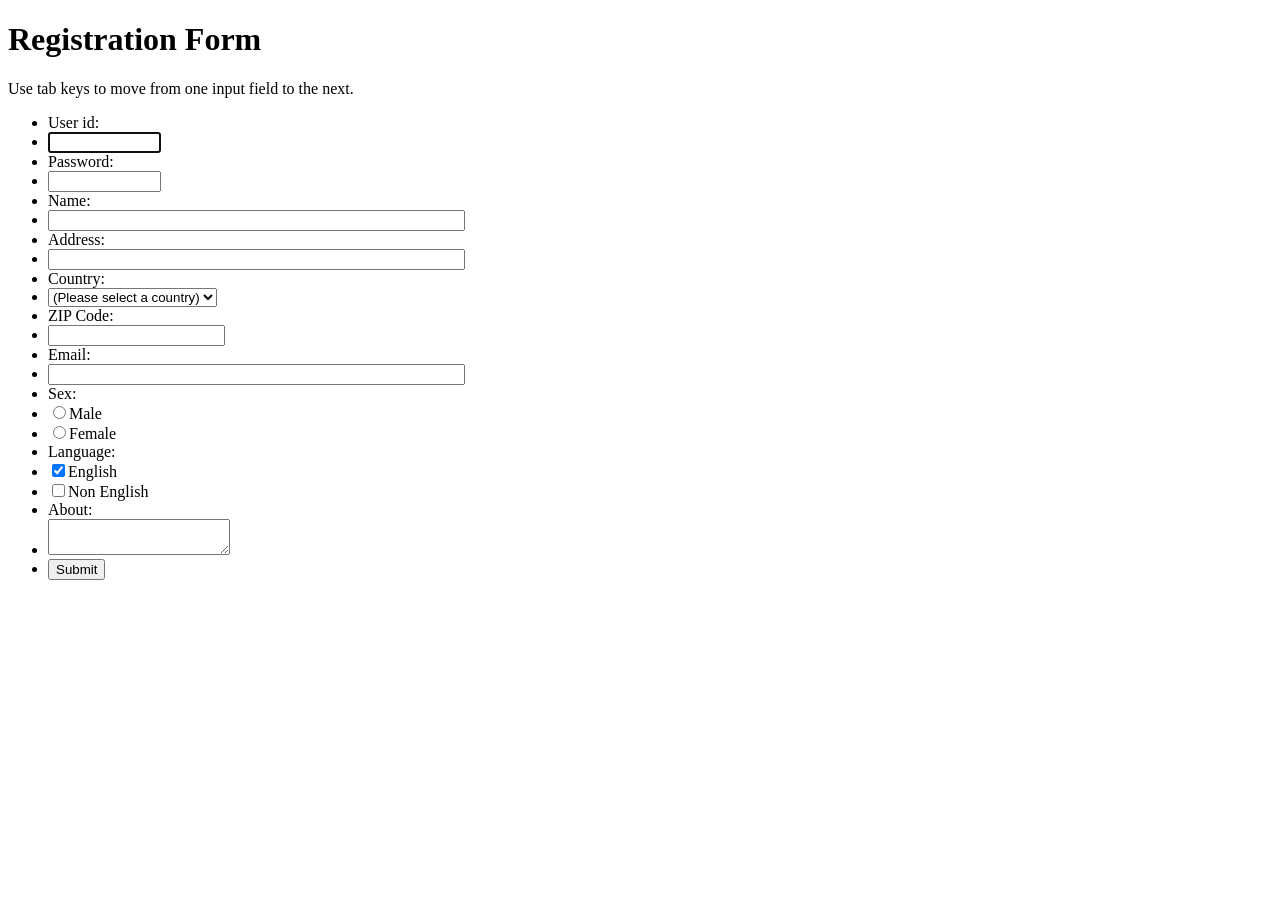
==== hw1/index.html @ 5e30cfc4 "hw1" ====
<!DOCTYPE html>
<html lang="en"><head>
<meta charset="utf-8">
<title>JavaScript Form Validation using a sample registration form</title>
<meta name="keywords" content="example, JavaScript Form Validation, Sample registration form" />
<meta name="description" content="This document is an example of JavaScript Form Validation using a sample registration form. " />
<link rel='stylesheet' href='js-form-validation.css' type='text/css' />
<script src="sample-registration-form-validation.js"></script>
</head>
<body onload="document.registration.userid.focus();">
<h1>Registration Form</h1>
Use tab keys to move from one input field to the next.
<form name='registration' onSubmit="return formValidation();">
<ul>
<li><label for="userid">User id:</label></li>
<li><input type="text" name="userid" size="12" /></li>
<li><label for="passid">Password:</label></li>
<li><input type="password" name="passid" size="12" /></li>
<li><label for="username">Name:</label></li>
<li><input type="text" name="username" size="50" /></li>
<li><label for="address">Address:</label></li>
<li><input type="text" name="address" size="50" /></li>
<li><label for="country">Country:</label></li>
<li><select name="country">
<option selected="" value="Default">(Please select a country)</option>
<option value="AF">Australia</option>
<option value="AL">Canada</option>
<option value="DZ">India</option>
<option value="AS">Russia</option>
<option value="AD">USA</option>
</select></li>
<li><label for="zip">ZIP Code:</label></li>
<li><input type="text" name="zip" /></li>
<li><label for="email">Email:</label></li>
<li><input type="text" name="email" size="50" /></li>
<li><label id="gender">Sex:</label></li>
<li><input type="radio" name="msex" value="Male" /><span>Male</span></li>
<li><input type="radio" name="fsex" value="Female" /><span>Female</span></li>
<li><label>Language:</label></li>
<li><input type="checkbox" name="en" value="en" checked /><span>English</span></li>
<li><input type="checkbox" name="nonen" value="noen" /><span>Non English</span></li>
<li><label for="desc">About:</label></li>
<li><textarea name="desc" id="desc"></textarea></li>
<li><input type="submit" name="submit" value="Submit" /></li>
</ul>
</form>
</body>
</html>
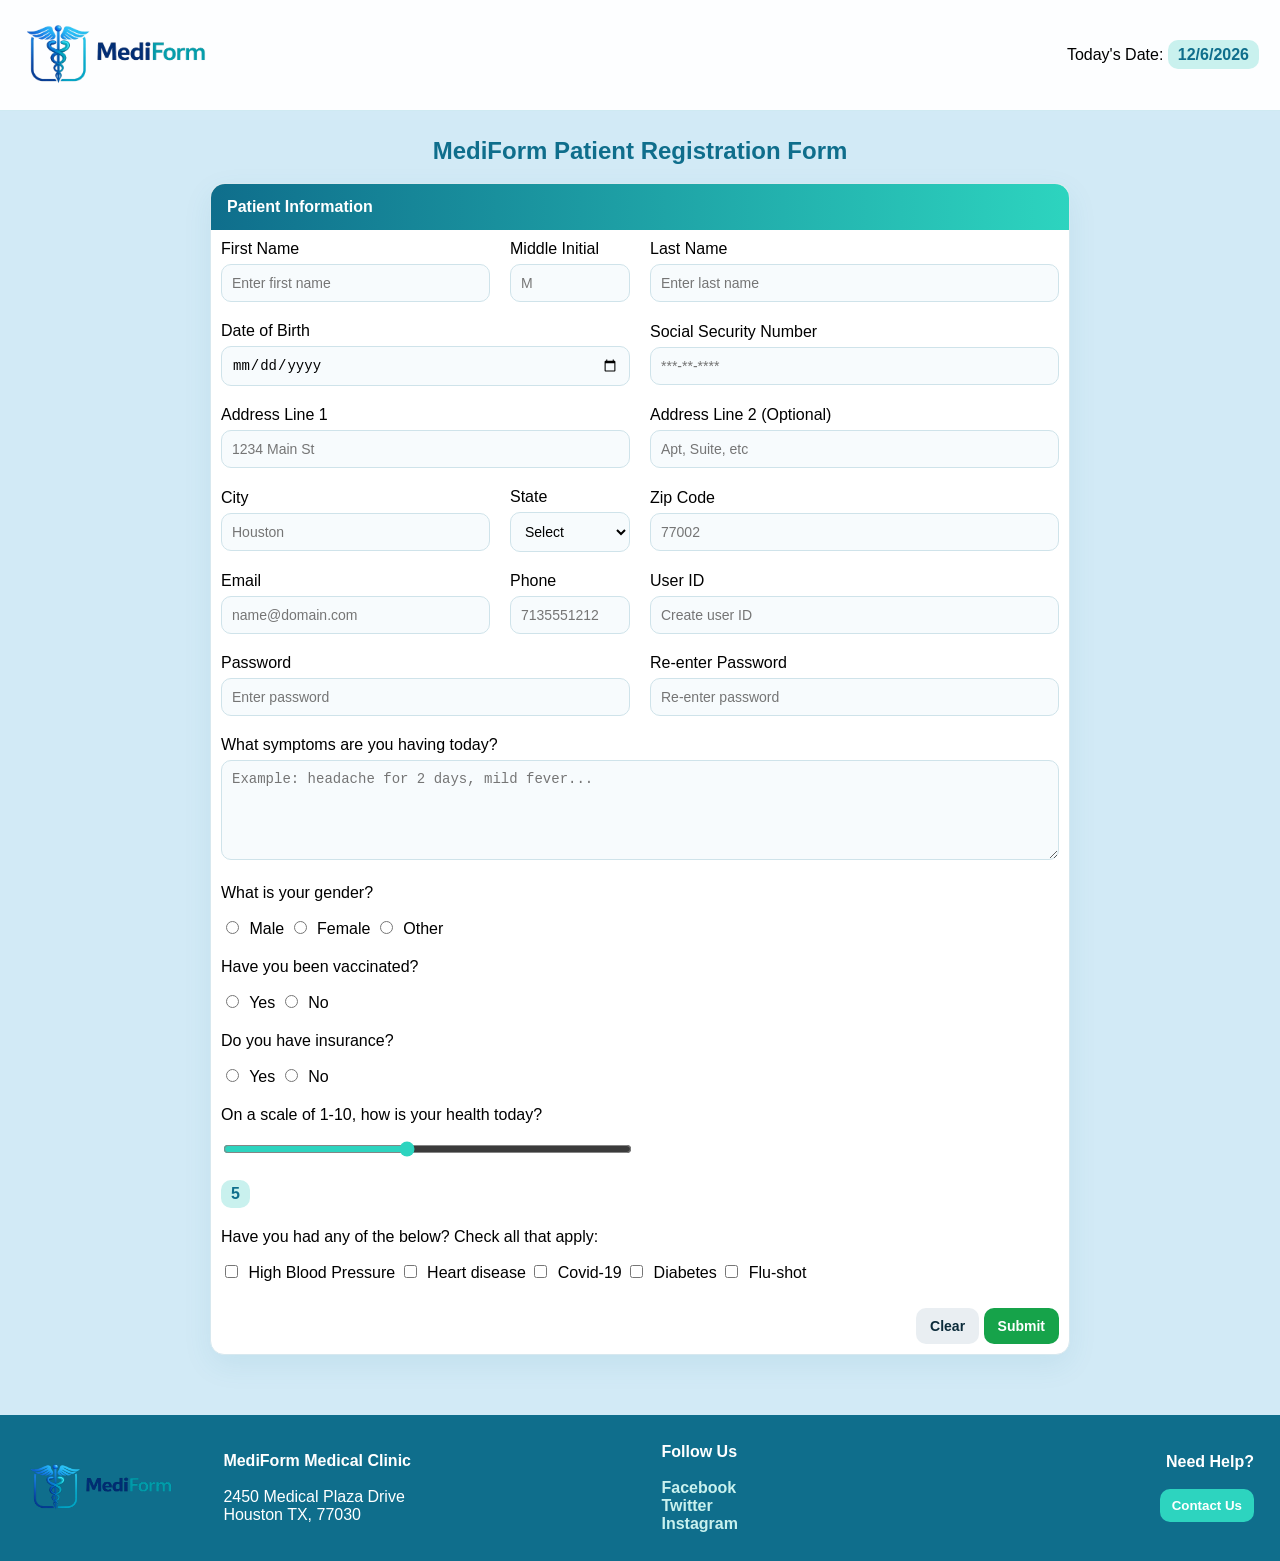
==== commit ef5e9b98: "hw1 update" ====
--- a/hw1/index.html
+++ b/hw1/index.html
@@ -1,48 +1,394 @@
-<!DOCTYPE html>
-<html lang="en"><head>
-<meta charset="utf-8">
-<title>JavaScript Form Validation using a sample registration form</title>
-<meta name="keywords" content="example, JavaScript Form Validation, Sample registration form" />
-<meta name="description" content="This document is an example of JavaScript Form Validation using a sample registration form. " />
-<link rel='stylesheet' href='js-form-validation.css' type='text/css' />
-<script src="sample-registration-form-validation.js"></script>
-</head>
-<body onload="document.registration.userid.focus();">
-<h1>Registration Form</h1>
-Use tab keys to move from one input field to the next.
-<form name='registration' onSubmit="return formValidation();">
-<ul>
-<li><label for="userid">User id:</label></li>
-<li><input type="text" name="userid" size="12" /></li>
-<li><label for="passid">Password:</label></li>
-<li><input type="password" name="passid" size="12" /></li>
-<li><label for="username">Name:</label></li>
-<li><input type="text" name="username" size="50" /></li>
-<li><label for="address">Address:</label></li>
-<li><input type="text" name="address" size="50" /></li>
-<li><label for="country">Country:</label></li>
-<li><select name="country">
-<option selected="" value="Default">(Please select a country)</option>
-<option value="AF">Australia</option>
-<option value="AL">Canada</option>
-<option value="DZ">India</option>
-<option value="AS">Russia</option>
-<option value="AD">USA</option>
-</select></li>
-<li><label for="zip">ZIP Code:</label></li>
-<li><input type="text" name="zip" /></li>
-<li><label for="email">Email:</label></li>
-<li><input type="text" name="email" size="50" /></li>
-<li><label id="gender">Sex:</label></li>
-<li><input type="radio" name="msex" value="Male" /><span>Male</span></li>
-<li><input type="radio" name="fsex" value="Female" /><span>Female</span></li>
-<li><label>Language:</label></li>
-<li><input type="checkbox" name="en" value="en" checked /><span>English</span></li>
-<li><input type="checkbox" name="nonen" value="noen" /><span>Non English</span></li>
-<li><label for="desc">About:</label></li>
-<li><textarea name="desc" id="desc"></textarea></li>
-<li><input type="submit" name="submit" value="Submit" /></li>
-</ul>
-</form>
-</body>
+<!doctype html>
+<!--
+    Name: Nikki Safarova
+    File: index.html
+    Date Created: 2026-02-21
+    Date Updated: 2026-02-24
+    Purpose: MIS 7375 Homework 1 - MediForm Patient Registration Form HTML
+-->
+
+<html lang="en">
+  <head>
+    <meta charset="utf-8" />
+    <title>MediForm Patient Registration</title>
+
+    <!-- External CSS -->
+    <link rel="stylesheet" href="style.css" />
+  </head>
+
+  <body>
+    <!-- HEADER SECTION -->
+    <div id="header">
+      <table width="100%">
+        <tr>
+          <td><img src="logo.png" alt="MediForm Logo" width="150" /></td>
+          <td align="right">
+            Today's Date: <span id="today">MM/DD/YYYY</span>
+          </td>
+        </tr>
+      </table>
+    </div>
+
+    <!-- BODY SECTION -->
+    <div id="body">
+      <h2>MediForm Patient Registration Form</h2>
+
+      <form action="thankyou.html">
+        <center>
+          <table width="800" cellpadding="10">
+            <tr>
+              <th colspan="3">Patient Information</th>
+            </tr>
+
+            <!-- NAME -->
+            <tr>
+              <td>
+                First Name<br />
+                <input
+                  type="text"
+                  name="firstname"
+                  maxlength="30"
+                  required
+                  placeholder="Enter first name"
+                />
+              </td>
+
+              <td width="120">
+                Middle Initial<br />
+                <input
+                  type="text"
+                  name="middleinit"
+                  maxlength="1"
+                  placeholder="M"
+                />
+              </td>
+
+              <td>
+                Last Name<br />
+                <input
+                  type="text"
+                  name="lastname"
+                  maxlength="30"
+                  required
+                  placeholder="Enter last name"
+                />
+              </td>
+            </tr>
+
+            <!-- Date of Birth and SSN -->
+            <tr>
+              <td colspan="2">
+                Date of Birth<br />
+                <input
+                  type="date"
+                  name="dob"
+                  placeholder="MM/DD/YYYY"
+                  maxlength="10"
+                  required
+                />
+              </td>
+
+              <td width="50%">
+                Social Security Number<br />
+                <input
+                  type="password"
+                  name="ssn"
+                  placeholder="***-**-****"
+                  maxlength="11"
+                  required
+                />
+              </td>
+            </tr>
+
+            <!-- ADDRESS -->
+            <tr>
+              <td colspan="2">
+                Address Line 1<br />
+                <input
+                  type="text"
+                  name="addr1"
+                  maxlength="30"
+                  placeholder="1234 Main St"
+                  required
+                />
+              </td>
+
+              <td>
+                Address Line 2 (Optional)<br />
+                <input
+                  type="text"
+                  name="addr2"
+                  maxlength="30"
+                  placeholder="Apt, Suite, etc"
+                />
+              </td>
+            </tr>
+
+            <tr>
+              <td>
+                City<br />
+                <input
+                  type="text"
+                  name="city"
+                  maxlength="30"
+                  placeholder="Houston"
+                  required
+                />
+              </td>
+
+              <td>
+                State<br />
+                <select name="state" required>
+                  <option value="">Select</option>
+                  <option>AK</option>
+                  <option>AL</option>
+                  <option>AR</option>
+                  <option>AZ</option>
+                  <option>CA</option>
+                  <option>CO</option>
+                  <option>CT</option>
+                  <option>DC</option>
+                  <option>DE</option>
+                  <option>FL</option>
+                  <option>GA</option>
+                  <option>HI</option>
+                  <option>IA</option>
+                  <option>ID</option>
+                  <option>IL</option>
+                  <option>IN</option>
+                  <option>KS</option>
+                  <option>KY</option>
+                  <option>LA</option>
+                  <option>MA</option>
+                  <option>MD</option>
+                  <option>ME</option>
+                  <option>MI</option>
+                  <option>MN</option>
+                  <option>MO</option>
+                  <option>MS</option>
+                  <option>MT</option>
+                  <option>NC</option>
+                  <option>ND</option>
+                  <option>NE</option>
+                  <option>NH</option>
+                  <option>NJ</option>
+                  <option>NM</option>
+                  <option>NV</option>
+                  <option>NY</option>
+                  <option>OH</option>
+                  <option>OK</option>
+                  <option>OR</option>
+                  <option>PA</option>
+                  <option>PR</option>
+                  <option>RI</option>
+                  <option>SC</option>
+                  <option>SD</option>
+                  <option>TN</option>
+                  <option>TX</option>
+                  <option>UT</option>
+                  <option>VA</option>
+                  <option>VT</option>
+                  <option>WA</option>
+                  <option>WI</option>
+                  <option>WV</option>
+                  <option>WY</option>
+                </select>
+              </td>
+
+              <td>
+                Zip Code<br />
+                <input
+                  type="text"
+                  name="zip"
+                  maxlength="10"
+                  placeholder="77002"
+                  required
+                />
+              </td>
+            </tr>
+
+            <!-- CONTACT INFORMATION -->
+            <tr>
+              <td>
+                Email<br />
+                <input
+                  type="email"
+                  name="email"
+                  placeholder="name@domain.com"
+                  required
+                />
+              </td>
+
+              <td>
+                Phone<br />
+                <input
+                  type="text"
+                  name="phone"
+                  placeholder="7135551212"
+                  required
+                />
+              </td>
+
+              <td>
+                User ID<br />
+                <input
+                  type="text"
+                  name="userid"
+                  maxlength="20"
+                  placeholder="Create user ID"
+                  required
+                />
+              </td>
+            </tr>
+
+            <tr>
+              <td colspan="2">
+                Password<br />
+                <input
+                  type="password"
+                  name="password"
+                  placeholder="Enter password"
+                  required
+                />
+              </td>
+
+              <td>
+                Re-enter Password<br />
+                <input
+                  type="password"
+                  name="password2"
+                  placeholder="Re-enter password"
+                  required
+                />
+              </td>
+            </tr>
+
+            <!-- TEXT AREA -->
+            <tr>
+              <td colspan="3">
+                What symptoms are you having today?<br />
+                <textarea
+                  name="symptoms"
+                  rows="5"
+                  cols="50"
+                  required
+                  placeholder="Example: headache for 2 days, mild fever..."
+                ></textarea>
+              </td>
+            </tr>
+
+            <!-- RADIO BUTTONS -->
+            <tr>
+              <td colspan="3">
+                What is your gender?<br /><br />
+                <input type="radio" name="gender" value="Male" required /> Male
+                <input type="radio" name="gender" value="Female" /> Female
+                <input type="radio" name="gender" value="Other" /> Other
+              </td>
+            </tr>
+
+            <tr>
+              <td colspan="3">
+                Have you been vaccinated?<br /><br />
+                <input type="radio" name="vaccinated" value="Yes" required />
+                Yes <input type="radio" name="vaccinated" value="No" /> No
+              </td>
+            </tr>
+
+            <tr>
+              <td colspan="3">
+                Do you have insurance?<br /><br />
+                <input type="radio" name="insurance" value="Yes" required /> Yes
+                <input type="radio" name="insurance" value="No" /> No
+              </td>
+            </tr>
+
+            <!-- SLIDER -->
+            <tr>
+              <td colspan="2">
+                On a scale of 1-10, how is your health today?<br />
+                <input
+                  type="range"
+                  id="health_score"
+                  min="1"
+                  max="10"
+                  value="5"
+                />
+                <span id="scoreValue">5</span>
+              </td>
+            </tr>
+
+            <!-- CHECKBOX -->
+            <tr>
+              <td colspan="3">
+                Have you had any of the below? Check all that apply:<br /><br />
+                <input type="checkbox" name="history" value="High BP" /> High
+                Blood Pressure
+                <input type="checkbox" name="history" value="Heart disease" />
+                Heart disease
+                <input type="checkbox" name="history" value="Covid" /> Covid-19
+                <input type="checkbox" name="history" value="Diabetes" />
+                Diabetes
+                <input type="checkbox" name="history" value="Flu" /> Flu-shot
+              </td>
+            </tr>
+
+            <!-- BUTTONS -->
+            <tr>
+              <td colspan="3" align="right">
+                <input type="reset" value="Clear" />
+                <input type="submit" value="Submit" />
+              </td>
+            </tr>
+          </table>
+        </center>
+      </form>
+    </div>
+
+    <!-- FOOTER SECTION -->
+    <div id="footer">
+      <table width="100%" cellpadding="10">
+        <tr>
+          <!-- Logo and Company Address-->
+          <td width="12%">
+            <img src="logo.png" alt="MediForm Logo" width="150" />
+          </td>
+
+          <td width="30%">
+            <b>MediForm Medical Clinic</b><br /><br />
+            2450 Medical Plaza Drive<br />
+            Houston TX, 77030
+          </td>
+
+          <!-- Social Links -->
+          <td width="30%">
+            <b>Follow Us</b><br /><br />
+            <a href="#">Facebook</a><br />
+            <a href="#">Twitter</a><br />
+            <a href="#">Instagram</a>
+          </td>
+
+          <!-- Contact Button -->
+          <td width="12%" align="right">
+            <b>Need Help?</b><br /><br />
+            <button type="button">Contact Us</button>
+          </td>
+        </tr>
+      </table>
+    </div>
+
+    <!-- Javascript for Today's date and Slider -->
+    <script>
+      document.getElementById("today").innerHTML =
+        new Date().toLocaleDateString("en-US");
+
+      var slider = document.getElementById("health_score");
+      var output = document.getElementById("scoreValue");
+      output.innerHTML = slider.value;
+
+      slider.oninput = function () {
+        output.innerHTML = this.value;
+      };
+    </script>
+  </body>
 </html>
--- a/hw1/style.css
+++ b/hw1/style.css
@@ -0,0 +1,162 @@
+/*
+  Name: Nikki Safarova
+  File: style.css
+  Date Created: 2026-02-21
+  Date Updated: 2026-02-24
+  Purpose: MIS 7375 Homework 1 - MediForm CSS Stylesheet
+*/
+
+body {
+  background: #d2eaf6;
+  font-family: Verdana, Geneva, Tahoma, sans-serif;
+  margin: 0;
+}
+
+/* HEADER SECTION */
+#header {
+  background: #fdfeff;
+  border-bottom: 1px solid #cfeaf2;
+  padding: 14px 18px;
+}
+
+#header img {
+  width: 190px;
+}
+
+#today {
+  background: #c9f1ee;
+  border-radius: 10px;
+  color: #0f6e8c;
+  font-weight: 700;
+  padding: 6px 10px;
+}
+
+/* BODY SECTION */
+#body {
+  padding: 26px 14px 34px 14px;
+}
+
+h2 {
+  color: #0f6e8c;
+  font-weight: 800;
+  margin: 0 0 18px 0;
+  text-align: center;
+}
+
+/* FORM CARD */
+#body table {
+  background: #ffffff;
+  border: 1px solid #d7e8ef;
+  border-collapse: separate;
+  border-radius: 14px;
+  border-spacing: 0;
+  box-shadow: 0 10px 30px rgba(15, 110, 140, 0.08);
+  max-width: 95%;
+  width: 860px;
+}
+
+#body th {
+  background: linear-gradient(90deg, #0f6e8c, #2dd4bf);
+  border-radius: 14px 14px 0 0;
+  color: #ffffff;
+  font-size: 16px;
+  padding: 14px 16px;
+  text-align: left;
+}
+
+/* INPUTS */
+input,
+select,
+textarea {
+  background: #f7fbfd;
+  border: 1px solid #cfe3ea;
+  border-radius: 10px;
+  box-sizing: border-box;
+  font-size: 14px;
+  margin-top: 6px;
+  padding: 10px;
+  width: 100%;
+}
+
+textarea {
+  height: 100px;
+}
+
+input[type="checkbox"],
+input[type="radio"] {
+  margin-right: 6px;
+  margin-top: 0;
+  width: auto;
+}
+
+/* BUTTONS */
+input[type="button"],
+input[type="reset"],
+input[type="submit"] {
+  border: none;
+  border-radius: 10px;
+  cursor: pointer;
+  font-weight: 700;
+  padding: 10px 14px;
+  width: auto;
+}
+
+input[type="reset"] {
+  background: #e9eef2;
+  color: #0b2b3a;
+}
+
+input[type="submit"] {
+  background: #16a34a;
+  color: #ffffff;
+}
+
+#button {
+  background: #2dd4bf;
+  border: none;
+  border-radius: 10px;
+  color: #ffffff;
+  cursor: pointer;
+  font-weight: 700;
+  padding: 9px 12px;
+}
+
+/* SLIDER */
+input[type="range"] {
+  accent-color: #2dd4bf;
+}
+
+#scoreValue {
+  background: #c9f1ee;
+  border-radius: 10px;
+  color: #0f6e8c;
+  display: inline-block;
+  font-weight: 800;
+  margin-top: 8px;
+  padding: 5px 10px;
+}
+
+/* FOOTER SECTION */
+#footer {
+  background: #0f6e8c;
+  color: #ffffff;
+  margin-top: 26px;
+  padding: 16px 14px;
+}
+
+#footer a {
+  color: #c9f1ee;
+  font-weight: 600;
+  text-decoration: none;
+}
+
+#footer button {
+  background: #2dd4bf;
+  border: none;
+  border-radius: 10px;
+  color: #ffffff;
+  cursor: pointer;
+  font-family: Verdana, Geneva, Tahoma, sans-serif;
+  font-weight: 700;
+  padding: 9px 12px;
+}
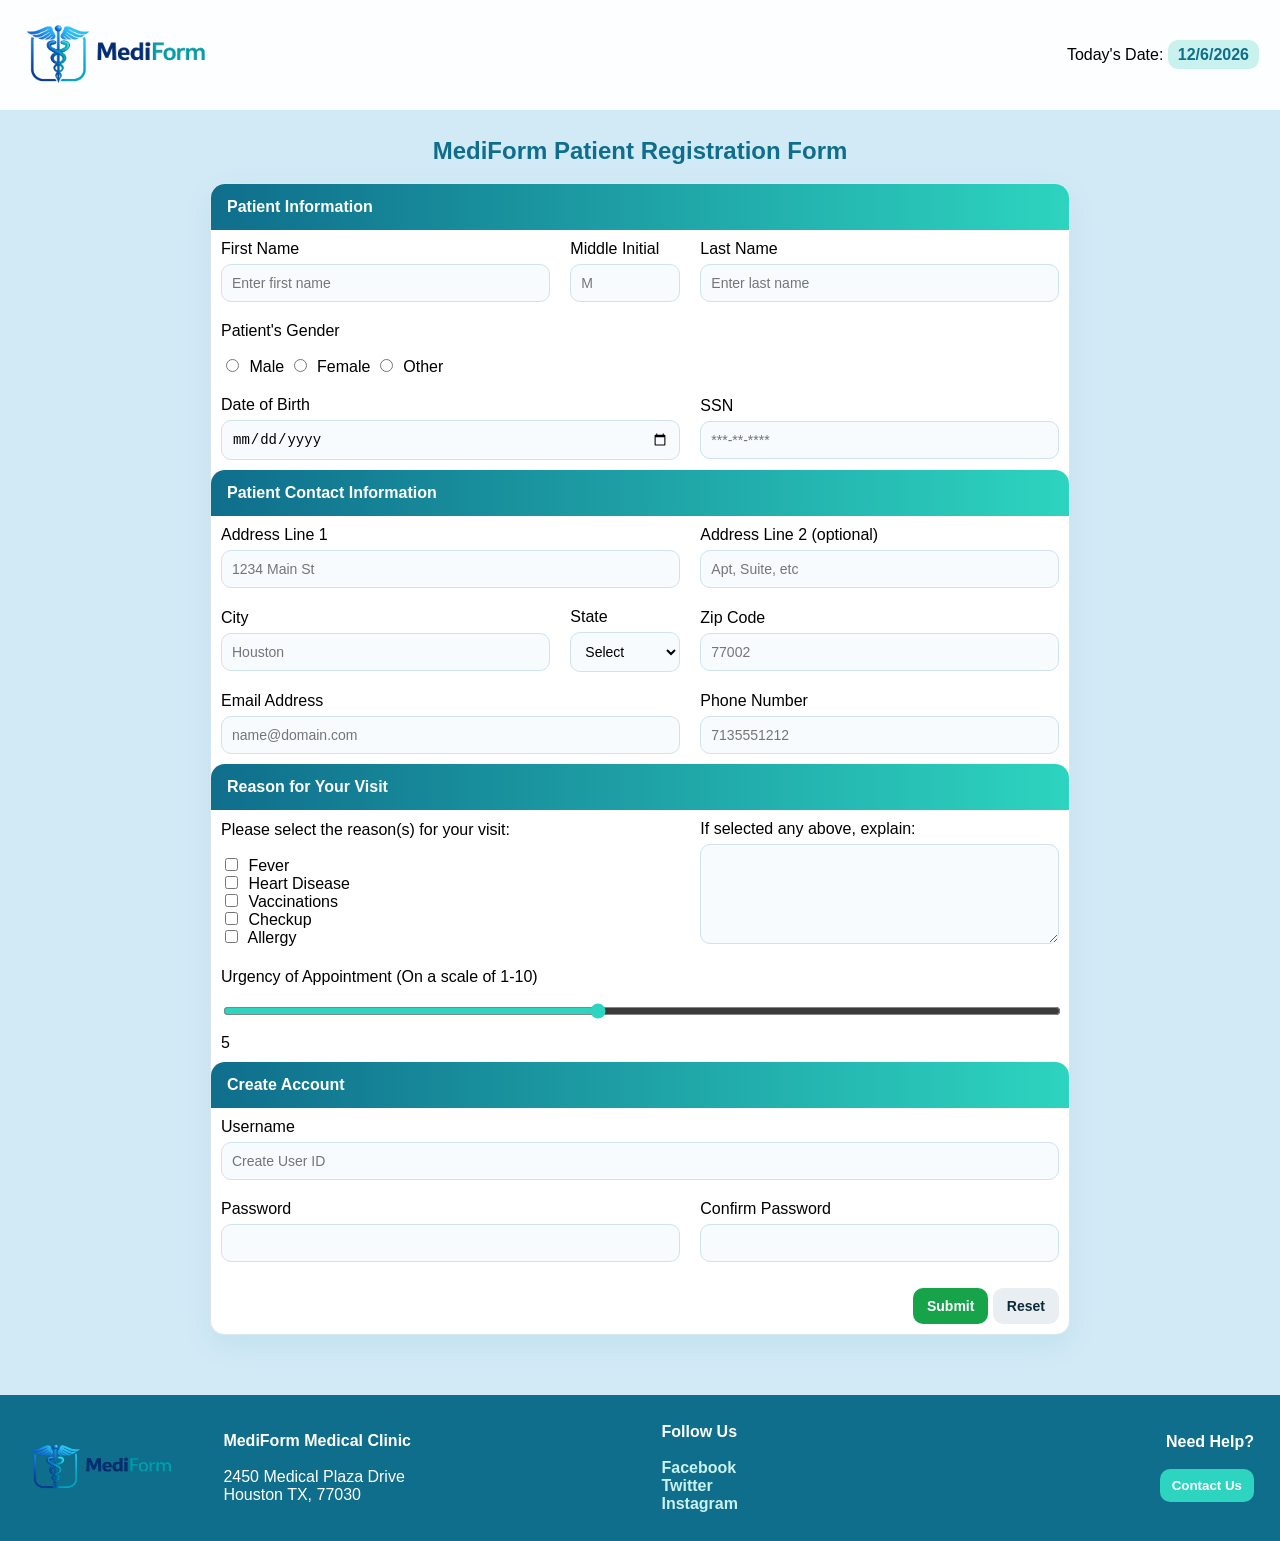
==== commit c84ea793: "hw1 update" ====
--- a/hw1/index.html
+++ b/hw1/index.html
@@ -3,7 +3,7 @@
     Name: Nikki Safarova
     File: index.html
     Date Created: 2026-02-21
-    Date Updated: 2026-02-24
+    Date Updated: 2026-02-25
     Purpose: MIS 7375 Homework 1 - MediForm Patient Registration Form HTML
 -->
 
@@ -12,7 +12,7 @@
     <meta charset="utf-8" />
     <title>MediForm Patient Registration</title>
 
-    <!-- External CSS -->
+    <!-- External CSS Stylesheet-->
     <link rel="stylesheet" href="style.css" />
   </head>
 
@@ -53,7 +53,7 @@
                 />
               </td>
 
-              <td width="120">
+              <td width="110">
                 Middle Initial<br />
                 <input
                   type="text"
@@ -75,21 +75,25 @@
               </td>
             </tr>
 
-            <!-- Date of Birth and SSN -->
+            <!-- GENDER  -->
+            <tr>
+              <td colspan="3">
+                Patient's Gender<br /><br />
+                <input type="radio" name="gender" value="Male" required /> Male
+                <input type="radio" name="gender" value="Female" /> Female
+                <input type="radio" name="gender" value="Other" /> Other
+              </td>
+            </tr>
+
+            <!-- Date of Birth + SSN -->
             <tr>
               <td colspan="2">
                 Date of Birth<br />
-                <input
-                  type="date"
-                  name="dob"
-                  placeholder="MM/DD/YYYY"
-                  maxlength="10"
-                  required
-                />
-              </td>
-
-              <td width="50%">
-                Social Security Number<br />
+                <input type="date" name="dob" required />
+              </td>
+
+              <td>
+                SSN<br />
                 <input
                   type="password"
                   name="ssn"
@@ -100,7 +104,11 @@
               </td>
             </tr>
 
-            <!-- ADDRESS -->
+            <tr>
+              <th colspan="3">Patient Contact Information</th>
+            </tr>
+
+            <!-- ADDRESS and CONTACT INFORMATION -->
             <tr>
               <td colspan="2">
                 Address Line 1<br />
@@ -114,7 +122,7 @@
               </td>
 
               <td>
-                Address Line 2 (Optional)<br />
+                Address Line 2 (optional)<br />
                 <input
                   type="text"
                   name="addr2"
@@ -207,10 +215,9 @@
               </td>
             </tr>
 
-            <!-- CONTACT INFORMATION -->
-            <tr>
-              <td>
-                Email<br />
+            <tr>
+              <td colspan="2">
+                Email Address<br />
                 <input
                   type="email"
                   name="email"
@@ -220,7 +227,7 @@
               </td>
 
               <td>
-                Phone<br />
+                Phone Number<br />
                 <input
                   type="text"
                   name="phone"
@@ -228,85 +235,39 @@
                   required
                 />
               </td>
-
-              <td>
-                User ID<br />
-                <input
-                  type="text"
-                  name="userid"
-                  maxlength="20"
-                  placeholder="Create user ID"
-                  required
-                />
-              </td>
-            </tr>
-
-            <tr>
-              <td colspan="2">
-                Password<br />
-                <input
-                  type="password"
-                  name="password"
-                  placeholder="Enter password"
-                  required
-                />
-              </td>
-
-              <td>
-                Re-enter Password<br />
-                <input
-                  type="password"
-                  name="password2"
-                  placeholder="Re-enter password"
-                  required
-                />
-              </td>
-            </tr>
-
-            <!-- TEXT AREA -->
+            </tr>
+
+            <tr>
+              <th colspan="3">Reason for Your Visit</th>
+            </tr>
+
+            <!-- CHECKBOXES -->
+
+            <tr>
+              <td colspan="2">
+                Please select the reason(s) for your visit:<br /><br />
+                <input type="checkbox" name="history" value="Fever" />
+                Fever<br />
+                <input type="checkbox" name="history" value="Asthma" /> Heart
+                Disease<br />
+                <input type="checkbox" name="history" value="Vaccinations" />
+                Vaccinations<br />
+                <input type="checkbox" name="history" value="Checkup" />
+                Checkup<br />
+                <input type="checkbox" name="history" value="Allergy" /> Allergy
+              </td>
+
+              <td>
+                <!-- TEXTAREA -->
+                If selected any above, explain:<br />
+                <textarea name="symptoms" rows="4" cols="20"></textarea>
+              </td>
+            </tr>
+
+            <!-- SLIDER -->
             <tr>
               <td colspan="3">
-                What symptoms are you having today?<br />
-                <textarea
-                  name="symptoms"
-                  rows="5"
-                  cols="50"
-                  required
-                  placeholder="Example: headache for 2 days, mild fever..."
-                ></textarea>
-              </td>
-            </tr>
-
-            <!-- RADIO BUTTONS -->
-            <tr>
-              <td colspan="3">
-                What is your gender?<br /><br />
-                <input type="radio" name="gender" value="Male" required /> Male
-                <input type="radio" name="gender" value="Female" /> Female
-                <input type="radio" name="gender" value="Other" /> Other
-              </td>
-            </tr>
-
-            <tr>
-              <td colspan="3">
-                Have you been vaccinated?<br /><br />
-                <input type="radio" name="vaccinated" value="Yes" required />
-                Yes <input type="radio" name="vaccinated" value="No" /> No
-              </td>
-            </tr>
-
-            <tr>
-              <td colspan="3">
-                Do you have insurance?<br /><br />
-                <input type="radio" name="insurance" value="Yes" required /> Yes
-                <input type="radio" name="insurance" value="No" /> No
-              </td>
-            </tr>
-
-            <!-- SLIDER -->
-            <tr>
-              <td colspan="2">
-                On a scale of 1-10, how is your health today?<br />
+                Urgency of Appointment (On a scale of 1-10)<br />
                 <input
                   type="range"
                   id="health_score"
@@ -318,26 +279,41 @@
               </td>
             </tr>
 
-            <!-- CHECKBOX -->
+            <!-- CREATE ACCOUNT -->
+            <tr>
+              <th colspan="3">Create Account</th>
+            </tr>
+
             <tr>
               <td colspan="3">
-                Have you had any of the below? Check all that apply:<br /><br />
-                <input type="checkbox" name="history" value="High BP" /> High
-                Blood Pressure
-                <input type="checkbox" name="history" value="Heart disease" />
-                Heart disease
-                <input type="checkbox" name="history" value="Covid" /> Covid-19
-                <input type="checkbox" name="history" value="Diabetes" />
-                Diabetes
-                <input type="checkbox" name="history" value="Flu" /> Flu-shot
-              </td>
-            </tr>
-
-            <!-- BUTTONS -->
+                Username<br />
+                <input
+                  type="text"
+                  name="userid"
+                  maxlength="20"
+                  placeholder="Create User ID"
+                  required
+                />
+              </td>
+            </tr>
+
+            <tr>
+              <td colspan="2">
+                Password<br />
+                <input type="password" name="password" required />
+              </td>
+
+              <td>
+                Confirm Password<br />
+                <input type="password" name="password2" required />
+              </td>
+            </tr>
+
+            <!-- SUBMIT and RESET BUTTONS -->
             <tr>
               <td colspan="3" align="right">
-                <input type="reset" value="Clear" />
                 <input type="submit" value="Submit" />
+                <input type="reset" value="Reset" />
               </td>
             </tr>
           </table>
@@ -383,7 +359,7 @@
         new Date().toLocaleDateString("en-US");
 
       var slider = document.getElementById("health_score");
-      var output = document.getElementById("scoreValue");
+      var output = document.getElementById("score-value");
       output.innerHTML = slider.value;
 
       slider.oninput = function () {
--- a/hw1/style.css
+++ b/hw1/style.css
@@ -126,7 +126,7 @@
   accent-color: #2dd4bf;
 }
 
-#scoreValue {
+#score-value {
   background: #c9f1ee;
   border-radius: 10px;
   color: #0f6e8c;
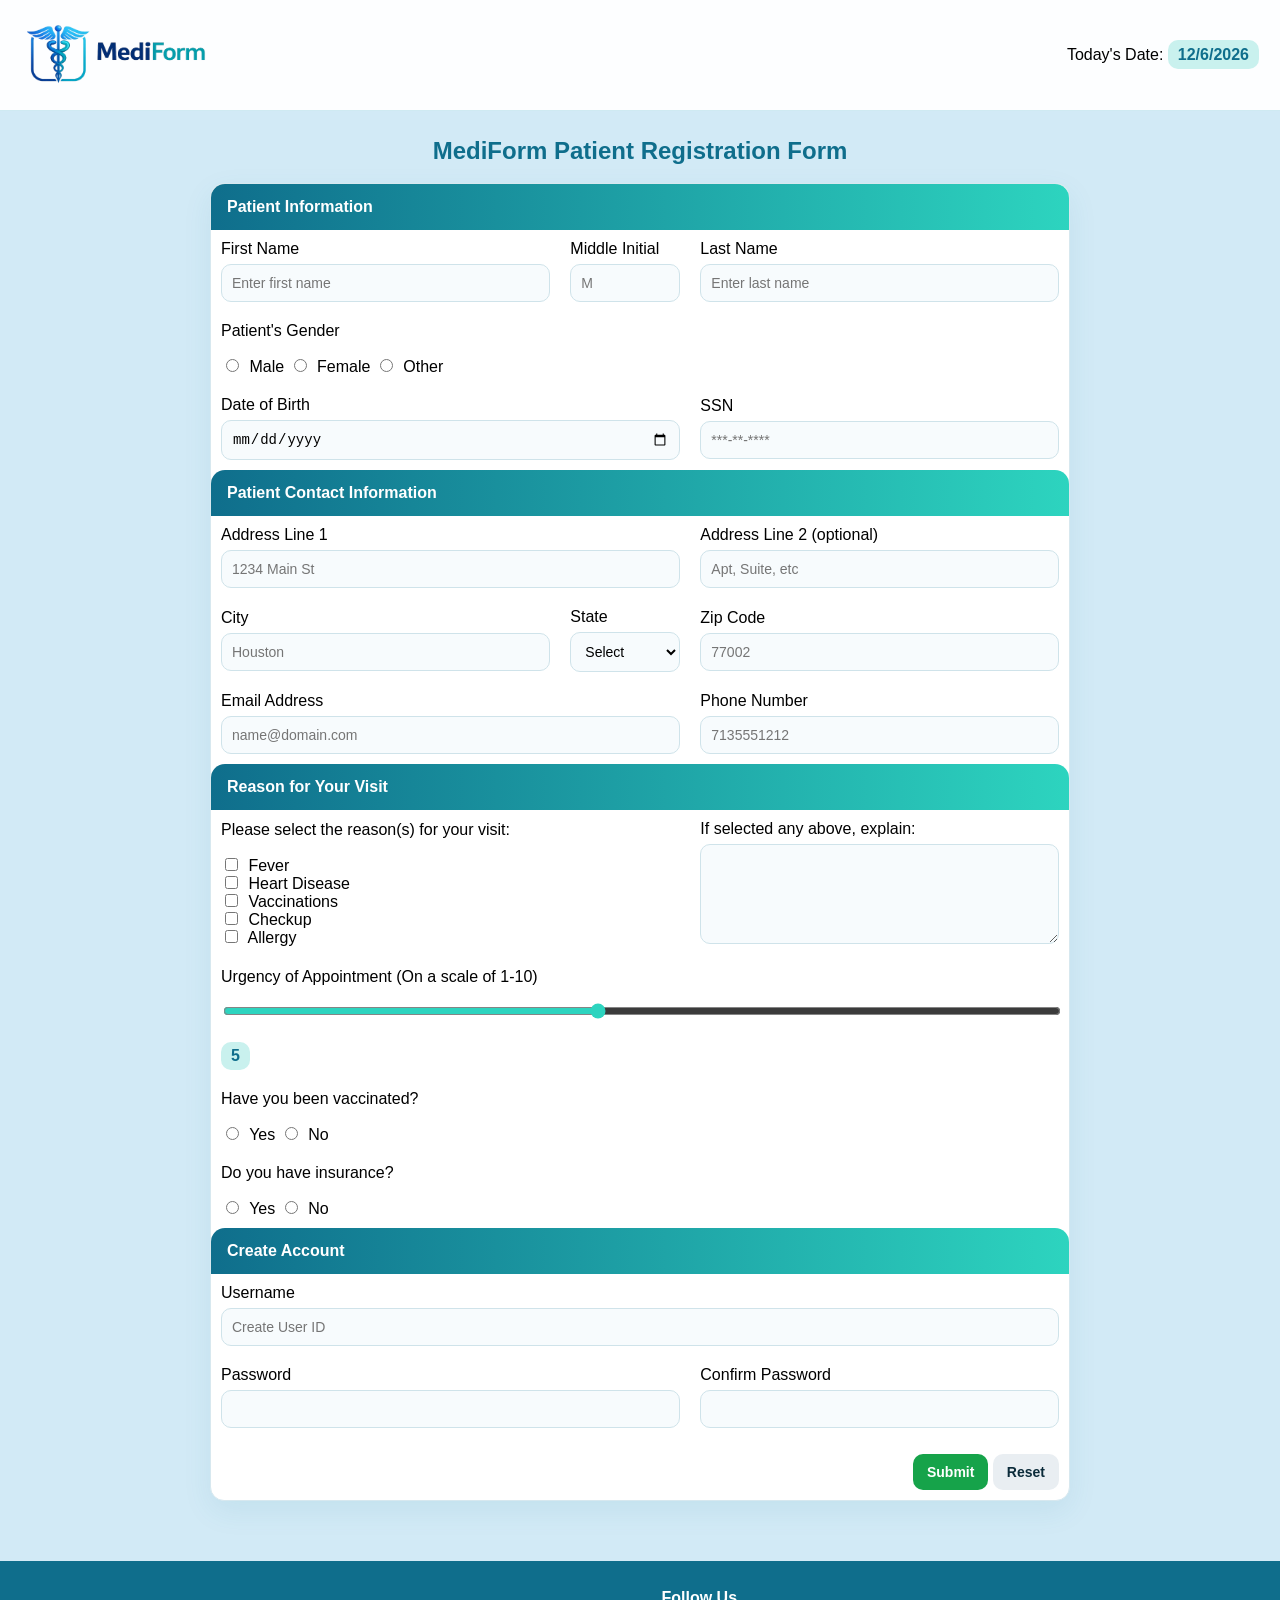
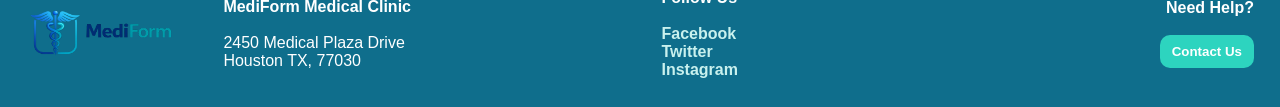
==== commit f717fe02: "hw1 update" ====
--- a/hw1/index.html
+++ b/hw1/index.html
@@ -275,9 +275,27 @@
                   max="10"
                   value="5"
                 />
-                <span id="scoreValue">5</span>
-              </td>
-            </tr>
+                <span id="score-value">5</span>
+              </td>
+            </tr>
+
+            <!-- VACCINATION -->
+<tr>
+<td colspan="3">
+Have you been vaccinated?<br><br>
+<input type="radio" name="vaccinated" value="Yes" required> Yes
+<input type="radio" name="vaccinated" value="No"> No
+</td>
+</tr>
+
+<!-- INSURANCE -->
+<tr>
+<td colspan="3">
+Do you have insurance?<br><br>
+<input type="radio" name="insurance" value="Yes" required> Yes
+<input type="radio" name="insurance" value="No"> No
+</td>
+</tr>
 
             <!-- CREATE ACCOUNT -->
             <tr>
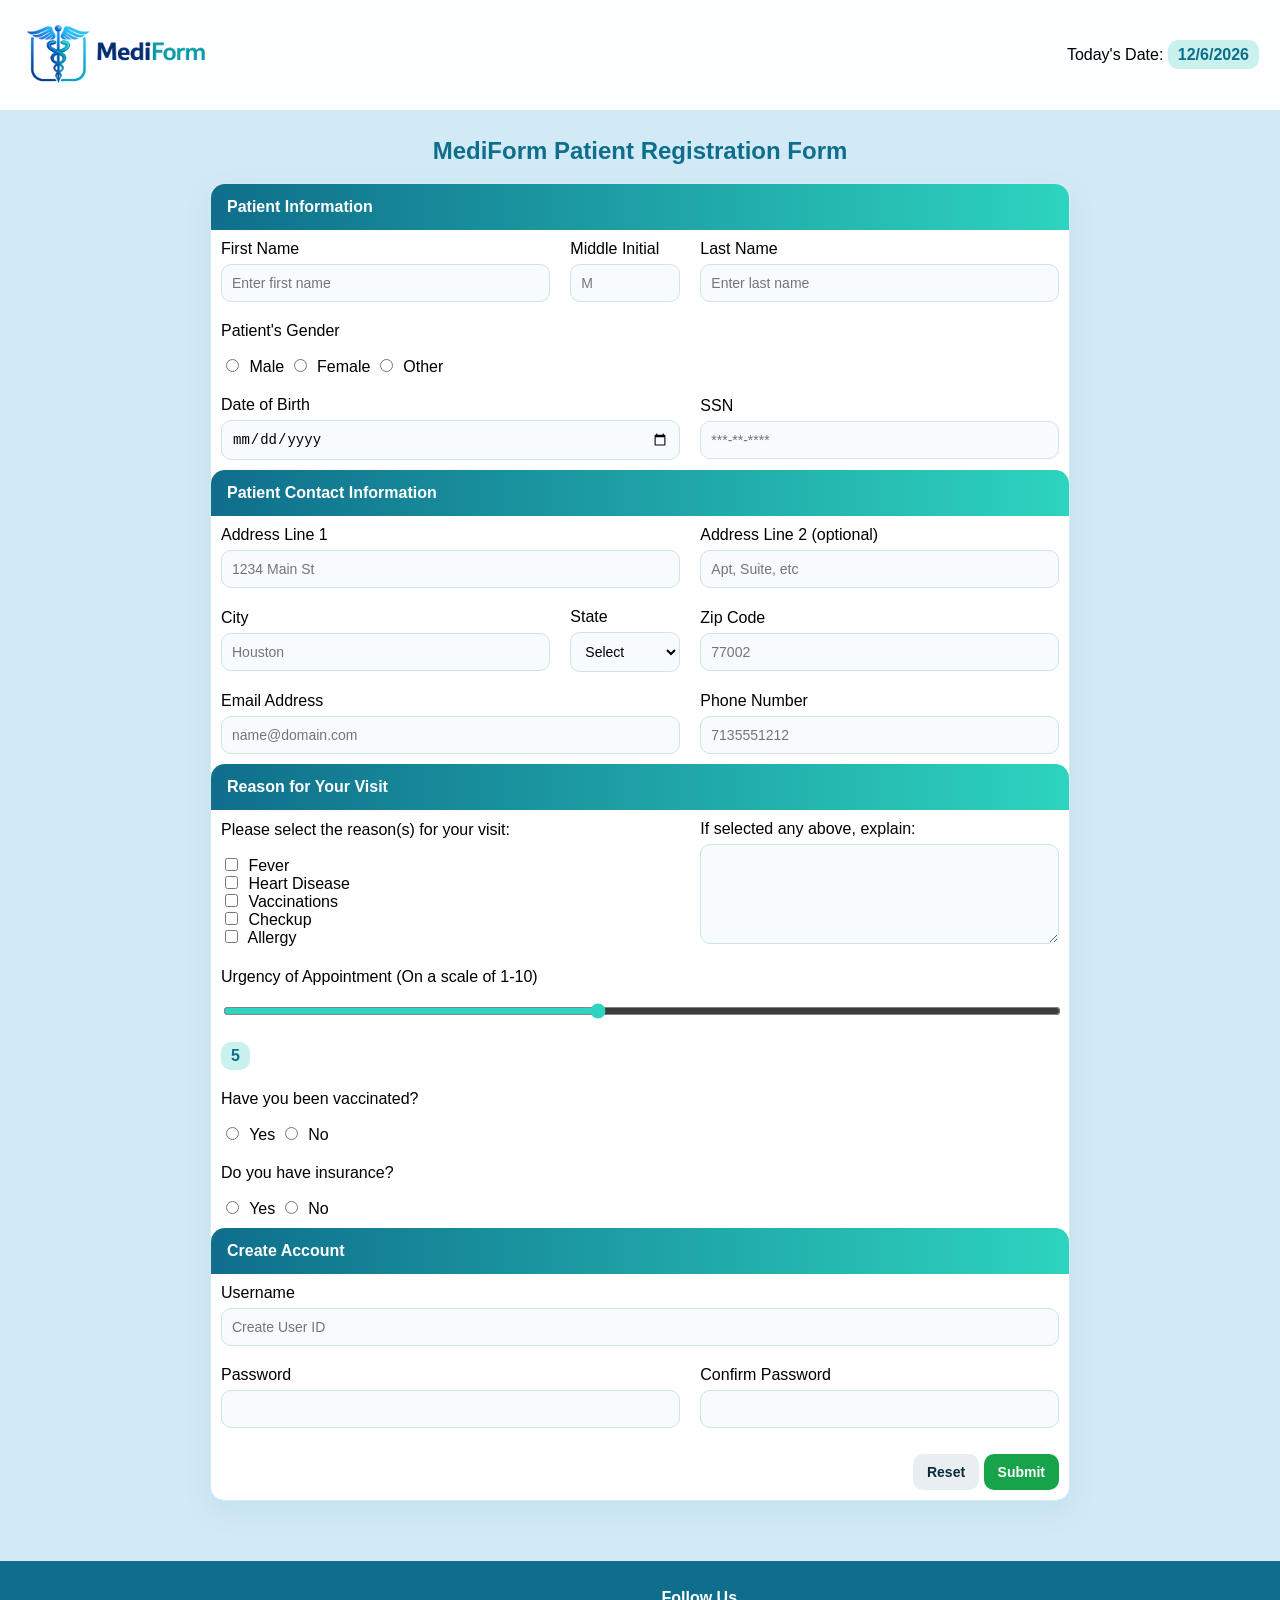
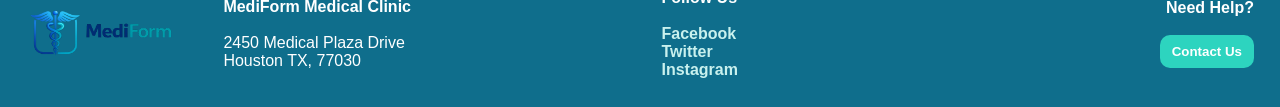
==== commit b77d6913: "hw1 update" ====
--- a/hw1/index.html
+++ b/hw1/index.html
@@ -75,7 +75,7 @@
               </td>
             </tr>
 
-            <!-- GENDER  -->
+            <!-- GENDER RADIO BUTTON -->
             <tr>
               <td colspan="3">
                 Patient's Gender<br /><br />
@@ -279,23 +279,23 @@
               </td>
             </tr>
 
-            <!-- VACCINATION -->
-<tr>
-<td colspan="3">
-Have you been vaccinated?<br><br>
-<input type="radio" name="vaccinated" value="Yes" required> Yes
-<input type="radio" name="vaccinated" value="No"> No
-</td>
-</tr>
-
-<!-- INSURANCE -->
-<tr>
-<td colspan="3">
-Do you have insurance?<br><br>
-<input type="radio" name="insurance" value="Yes" required> Yes
-<input type="radio" name="insurance" value="No"> No
-</td>
-</tr>
+            <!-- VACCINATION RADIO BUTTON-->
+            <tr>
+              <td colspan="3">
+                Have you been vaccinated?<br /><br />
+                <input type="radio" name="vaccinated" value="Yes" required />
+                Yes <input type="radio" name="vaccinated" value="No" /> No
+              </td>
+            </tr>
+
+            <!-- INSURANCE RADIO BUTTON -->
+            <tr>
+              <td colspan="3">
+                Do you have insurance?<br /><br />
+                <input type="radio" name="insurance" value="Yes" required /> Yes
+                <input type="radio" name="insurance" value="No" /> No
+              </td>
+            </tr>
 
             <!-- CREATE ACCOUNT -->
             <tr>
@@ -330,8 +330,8 @@
             <!-- SUBMIT and RESET BUTTONS -->
             <tr>
               <td colspan="3" align="right">
+                <input type="reset" value="Reset" />
                 <input type="submit" value="Submit" />
-                <input type="reset" value="Reset" />
               </td>
             </tr>
           </table>
